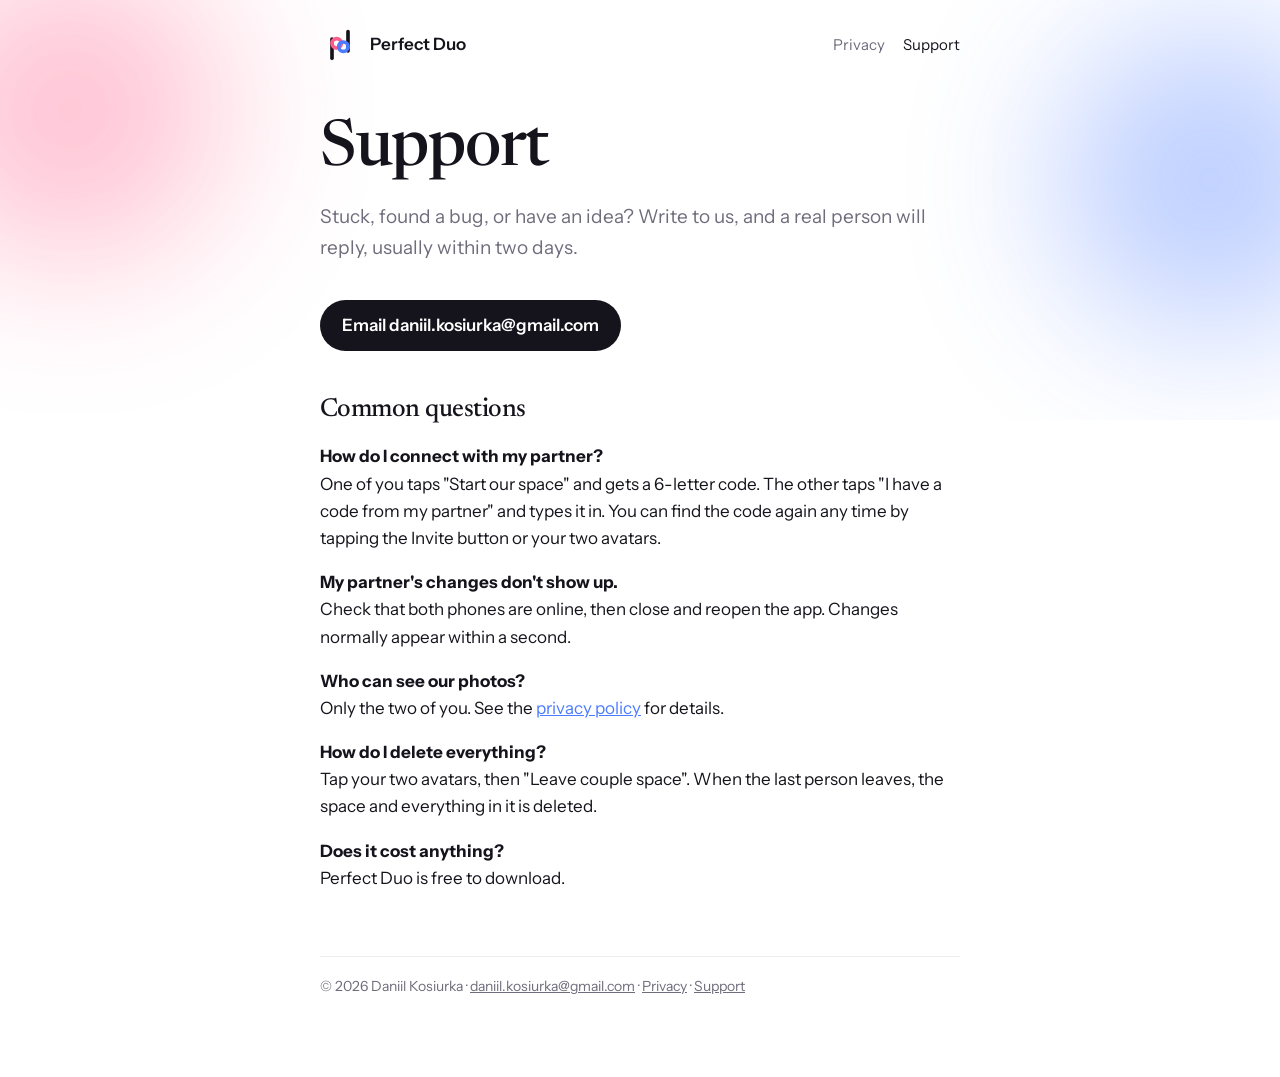
==== support.html @ 32d9a610 "Tasks get steps, due dates and who's doing it; privacy, support and store listing - Duo List: due da" ====
<!doctype html>
<html lang="en">
<head>
<meta charset="utf-8">
<meta name="viewport" content="width=device-width, initial-scale=1">
<title>Support · Perfect Duo</title>
<meta name="description" content="Help with Perfect Duo.">
<meta name="color-scheme" content="light dark">
<link rel="icon" href="icon.png">
<link rel="apple-touch-icon" href="icon.png">
<link rel="preconnect" href="https://fonts.googleapis.com">
<link rel="preconnect" href="https://fonts.gstatic.com" crossorigin>
<link href="https://fonts.googleapis.com/css2?family=Instrument+Sans:wght@400;500;600&family=Newsreader:ital,opsz,wght@0,6..72,400;0,6..72,500;1,6..72,400;1,6..72,500&display=swap" rel="stylesheet">
<link rel="stylesheet" href="style.css">
</head>
<body>
<div class="glow"></div>
<div class="wrap">
<header class="top"><a class="home" href="./"><svg class="mark" viewBox="0 0 120 100" aria-hidden="true" fill="none" stroke-width="11" stroke-linecap="round">
<line class="ink" x1="36" y1="32" x2="36" y2="90"/><circle cx="50" cy="45" r="14" stroke="#FF5C8A"/>
<line class="ink" x1="84" y1="10" x2="84" y2="68"/><circle cx="70" cy="55" r="14" stroke="#4B7BFF"/></svg>Perfect Duo</a><nav><a href="privacy.html">Privacy</a><a href="support.html" aria-current="page">Support</a></nav></header>

<h1>Support</h1>
<p class="lede">Stuck, found a bug, or have an idea? Write to us, and a real person will reply, usually within two days.</p>
<a class="pill" href="mailto:daniil.kosiurka@gmail.com?subject=Perfect%20Duo">Email daniil.kosiurka@gmail.com</a>

<h2>Common questions</h2>
<p><strong>How do I connect with my partner?</strong><br>One of you taps "Start our space" and gets a 6-letter code. The other taps "I have a code from my partner" and types it in. You can find the code again any time by tapping the Invite button or your two avatars.</p>
<p><strong>My partner's changes don't show up.</strong><br>Check that both phones are online, then close and reopen the app. Changes normally appear within a second.</p>
<p><strong>Who can see our photos?</strong><br>Only the two of you. See the <a href="privacy.html">privacy policy</a> for details.</p>
<p><strong>How do I delete everything?</strong><br>Tap your two avatars, then "Leave couple space". When the last person leaves, the space and everything in it is deleted.</p>
<p><strong>Does it cost anything?</strong><br>Perfect Duo is free to download.</p>

<footer>© 2026 Daniil Kosiurka · <a href="mailto:daniil.kosiurka@gmail.com">daniil.kosiurka@gmail.com</a> · <a href="privacy.html">Privacy</a> · <a href="support.html">Support</a></footer>
</div>
</body>
</html>
---- style.css ----
:root {
  --bg: #ffffff;
  --ink: #15141c;
  --ink2: #6f6c7c;
  --line: #ededf2;
  --fill: #f5f4f8;
  --rose: #ff5c8a;
  --sky: #4b7bff;
  --glow: 0.38;
}
@media (prefers-color-scheme: dark) {
  :root {
    --bg: #0e0c15;
    --ink: #f4f1fb;
    --ink2: #a39eb4;
    --line: rgba(255, 255, 255, 0.08);
    --fill: rgba(255, 255, 255, 0.07);
    --glow: 0.6;
  }
}
* { box-sizing: border-box; }
html { -webkit-text-size-adjust: 100%; }
body {
  margin: 0;
  background: var(--bg);
  color: var(--ink);
  font: 17px/1.6 "Instrument Sans", -apple-system, BlinkMacSystemFont, sans-serif;
  overflow-x: hidden;
}
.glow { position: absolute; inset: 0 0 auto 0; height: 420px; pointer-events: none; overflow: hidden; z-index: -1; }
.glow::before, .glow::after {
  content: ""; position: absolute; width: 300px; height: 300px; border-radius: 50%;
  filter: blur(80px); opacity: var(--glow);
}
.glow::before { background: var(--rose); left: -80px; top: -40px; }
.glow::after { background: var(--sky); right: -80px; top: 30px; }
.wrap { max-width: 680px; margin: 0 auto; padding: 28px 20px 80px; position: relative; }
header.top { display: flex; align-items: center; justify-content: space-between; }
header.top a.home { display: flex; align-items: center; gap: 10px; color: var(--ink); text-decoration: none; font-weight: 600; }
.mark { width: 40px; height: 34px; }
.mark .ink { stroke: var(--ink); }
nav a { color: var(--ink2); text-decoration: none; margin-left: 18px; font-size: 15px; }
nav a:hover, nav a[aria-current] { color: var(--ink); }
h1, h2, .serif { font-family: "Newsreader", "New York", Georgia, serif; font-weight: 500; letter-spacing: -0.02em; }
h1 { font-size: clamp(40px, 9vw, 64px); line-height: 1.02; margin: 56px 0 14px; }
h1 em { font-style: italic; }
h2 { font-size: 26px; margin: 44px 0 8px; line-height: 1.2; }
p, li { color: var(--ink); }
.lede { font-size: 19px; color: var(--ink2); max-width: 32em; }
.eyebrow { font-size: 12px; letter-spacing: 0.08em; text-transform: uppercase; color: var(--ink2); font-weight: 600; }
ul { padding-left: 1.2em; }
li { margin: 6px 0; }
a { color: var(--sky); }
.card { background: var(--fill); border-radius: 24px; padding: 22px 24px; margin-top: 28px; }
.card p { margin: 6px 0; }
.pill {
  display: inline-flex; align-items: center; gap: 8px; margin-top: 18px;
  background: var(--ink); color: var(--bg); border-radius: 999px; padding: 12px 22px;
  font-weight: 600; text-decoration: none;
}
.features { display: grid; grid-template-columns: repeat(auto-fit, minmax(190px, 1fr)); gap: 12px; margin-top: 44px; }
.features div { border-top: 1px solid var(--line); padding-top: 14px; }
.features h3 { font-family: "Newsreader", Georgia, serif; font-weight: 500; font-size: 22px; margin: 0 0 4px; }
.features p { color: var(--ink2); margin: 0; font-size: 15px; }
footer { margin-top: 64px; padding-top: 18px; border-top: 1px solid var(--line); color: var(--ink2); font-size: 14px; }
footer a { color: var(--ink2); }
table { border-collapse: collapse; width: 100%; font-size: 15px; margin-top: 10px; }
td, th { text-align: left; padding: 10px 8px 10px 0; border-top: 1px solid var(--line); vertical-align: top; }
th { color: var(--ink2); font-weight: 500; width: 34%; }
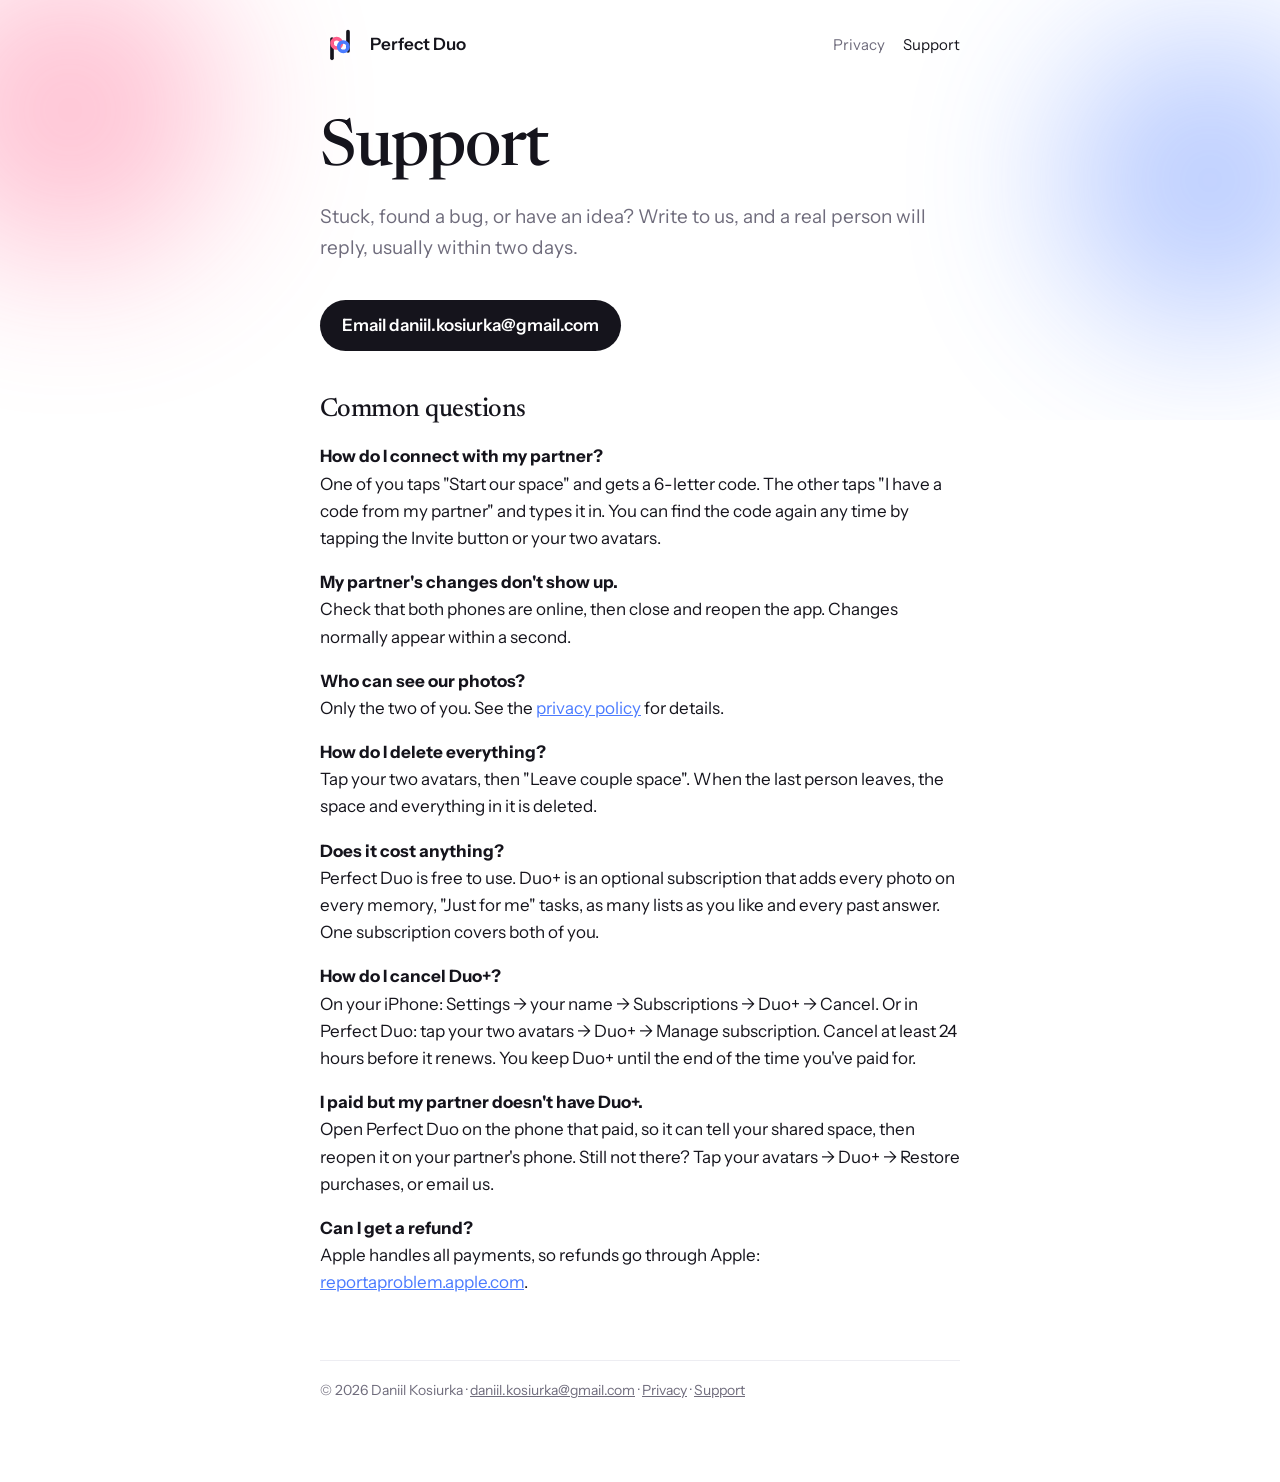
==== commit 86a43f7b: "Duo+: subscription shared by the couple, paywall, free-version limits; launch prep - StoreKit 2 subs" ====
--- a/support.html
+++ b/support.html
@@ -29,7 +29,10 @@
 <p><strong>My partner's changes don't show up.</strong><br>Check that both phones are online, then close and reopen the app. Changes normally appear within a second.</p>
 <p><strong>Who can see our photos?</strong><br>Only the two of you. See the <a href="privacy.html">privacy policy</a> for details.</p>
 <p><strong>How do I delete everything?</strong><br>Tap your two avatars, then "Leave couple space". When the last person leaves, the space and everything in it is deleted.</p>
-<p><strong>Does it cost anything?</strong><br>Perfect Duo is free to download.</p>
+<p><strong>Does it cost anything?</strong><br>Perfect Duo is free to use. Duo+ is an optional subscription that adds every photo on every memory, "Just for me" tasks, as many lists as you like and every past answer. One subscription covers both of you.</p>
+<p><strong>How do I cancel Duo+?</strong><br>On your iPhone: Settings → your name → Subscriptions → Duo+ → Cancel. Or in Perfect Duo: tap your two avatars → Duo+ → Manage subscription. Cancel at least 24 hours before it renews. You keep Duo+ until the end of the time you've paid for.</p>
+<p><strong>I paid but my partner doesn't have Duo+.</strong><br>Open Perfect Duo on the phone that paid, so it can tell your shared space, then reopen it on your partner's phone. Still not there? Tap your avatars → Duo+ → Restore purchases, or email us.</p>
+<p><strong>Can I get a refund?</strong><br>Apple handles all payments, so refunds go through Apple: <a href="https://reportaproblem.apple.com">reportaproblem.apple.com</a>.</p>
 
 <footer>© 2026 Daniil Kosiurka · <a href="mailto:daniil.kosiurka@gmail.com">daniil.kosiurka@gmail.com</a> · <a href="privacy.html">Privacy</a> · <a href="support.html">Support</a></footer>
 </div>
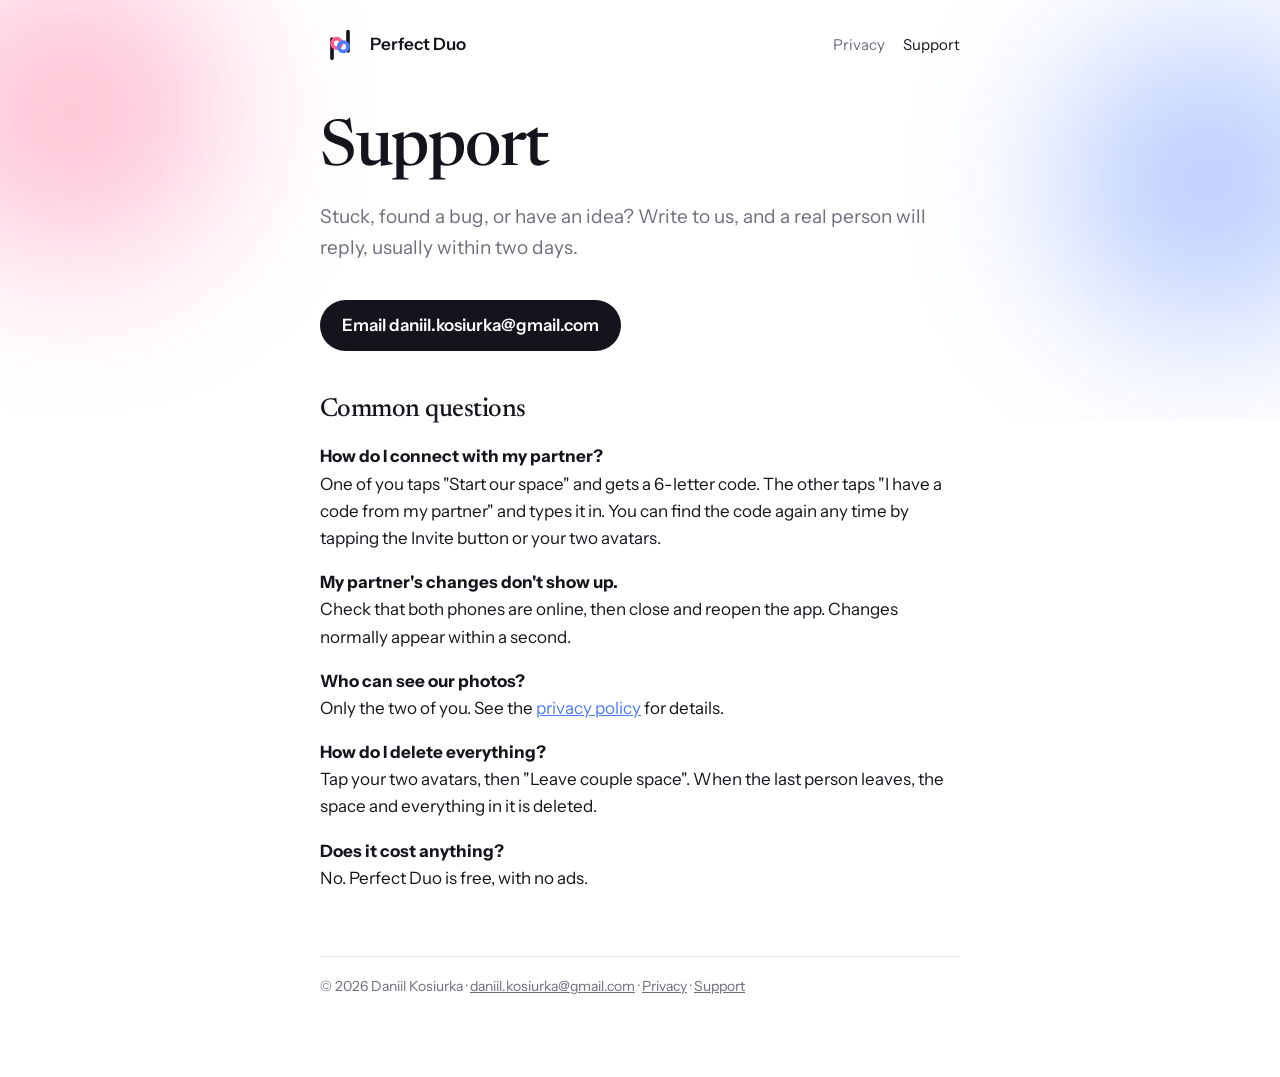
==== commit f261e03c: "Free launch: Duo+ switched off with one setting; listing, privacy and support pages free-only Co-Aut" ====
--- a/support.html
+++ b/support.html
@@ -29,10 +29,7 @@
 <p><strong>My partner's changes don't show up.</strong><br>Check that both phones are online, then close and reopen the app. Changes normally appear within a second.</p>
 <p><strong>Who can see our photos?</strong><br>Only the two of you. See the <a href="privacy.html">privacy policy</a> for details.</p>
 <p><strong>How do I delete everything?</strong><br>Tap your two avatars, then "Leave couple space". When the last person leaves, the space and everything in it is deleted.</p>
-<p><strong>Does it cost anything?</strong><br>Perfect Duo is free to use. Duo+ is an optional subscription that adds every photo on every memory, "Just for me" tasks, as many lists as you like and every past answer. One subscription covers both of you.</p>
-<p><strong>How do I cancel Duo+?</strong><br>On your iPhone: Settings → your name → Subscriptions → Duo+ → Cancel. Or in Perfect Duo: tap your two avatars → Duo+ → Manage subscription. Cancel at least 24 hours before it renews. You keep Duo+ until the end of the time you've paid for.</p>
-<p><strong>I paid but my partner doesn't have Duo+.</strong><br>Open Perfect Duo on the phone that paid, so it can tell your shared space, then reopen it on your partner's phone. Still not there? Tap your avatars → Duo+ → Restore purchases, or email us.</p>
-<p><strong>Can I get a refund?</strong><br>Apple handles all payments, so refunds go through Apple: <a href="https://reportaproblem.apple.com">reportaproblem.apple.com</a>.</p>
+<p><strong>Does it cost anything?</strong><br>No. Perfect Duo is free, with no ads.</p>
 
 <footer>© 2026 Daniil Kosiurka · <a href="mailto:daniil.kosiurka@gmail.com">daniil.kosiurka@gmail.com</a> · <a href="privacy.html">Privacy</a> · <a href="support.html">Support</a></footer>
 </div>
